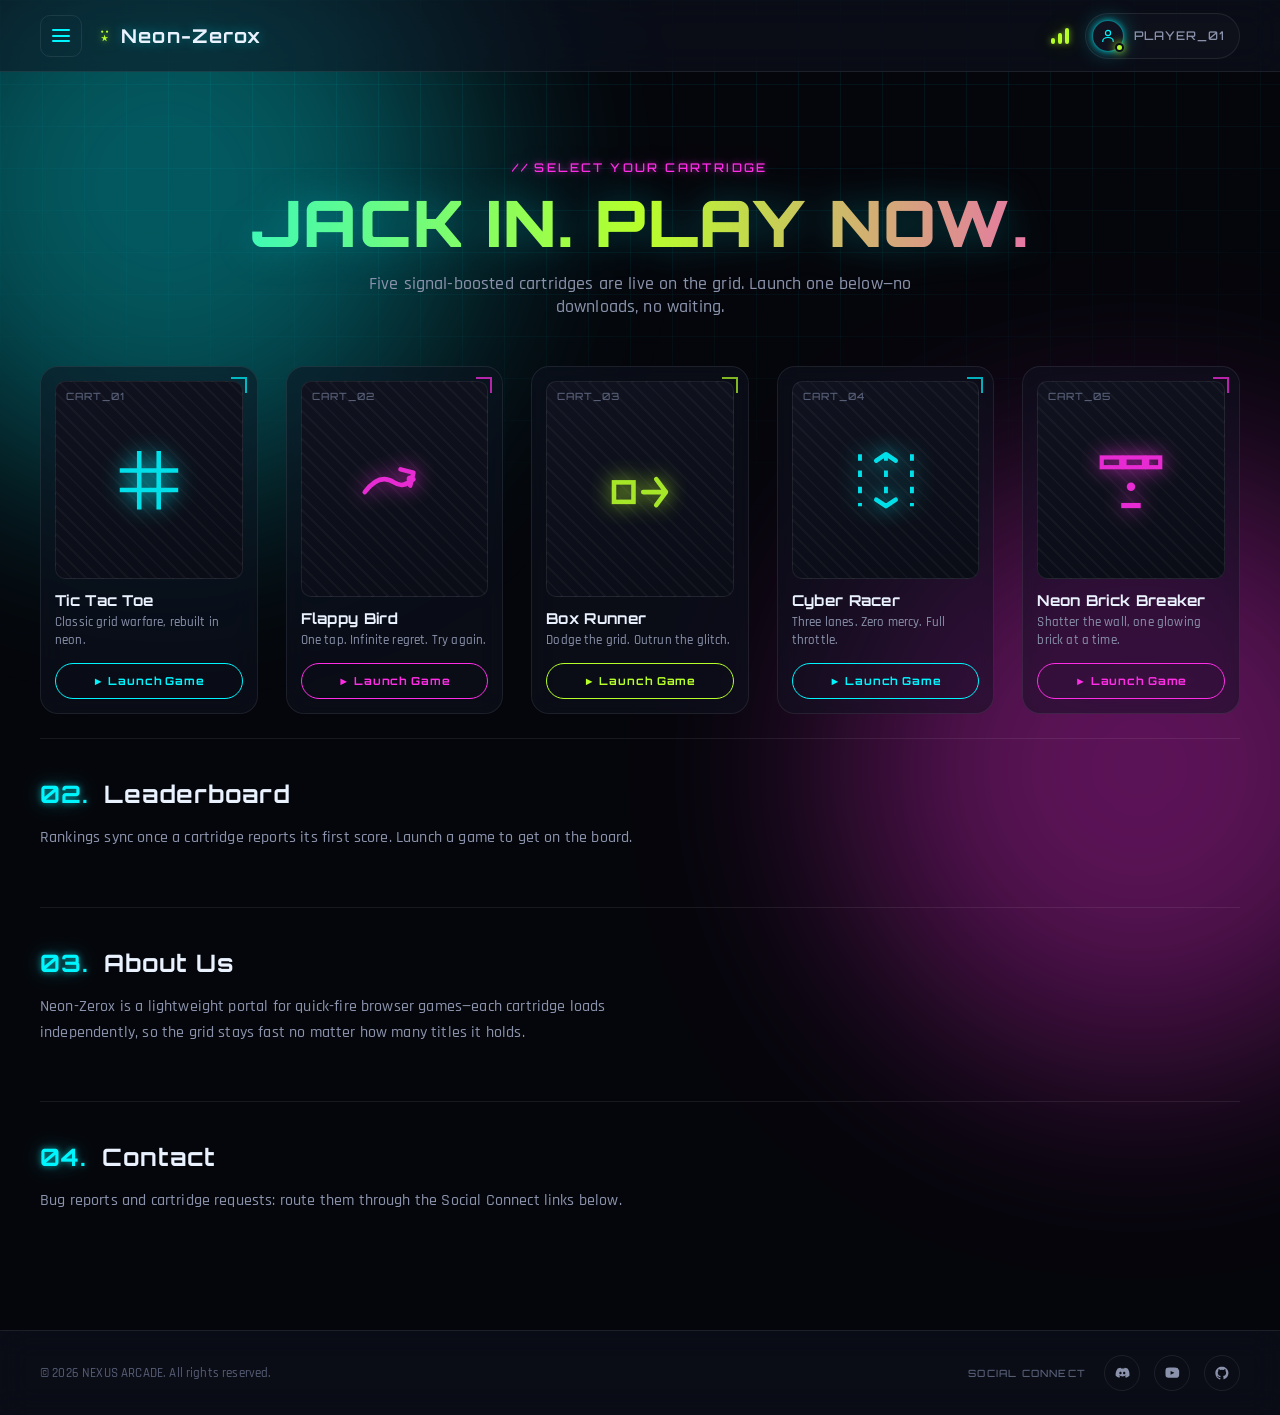
==== index.html @ 3ea62e25 "Rename tictactoe.js to tic-tac-toe.js" ====
<!DOCTYPE html>
<html lang="en">
<head>
  <meta charset="UTF-8" />
  <meta name="viewport" content="width=device-width, initial-scale=1.0" />
  <title>Neon Zerox // Neon-Gaming Portal</title>
  <meta name="description" content="A futuristic gaming hub. Pick a cartridge, jack in, play." />

  <!-- Google Fonts: Orbitron (display / cyber) + Rajdhani (body / HUD-style UI) -->
  <link rel="preconnect" href="https://fonts.googleapis.com">
  <link rel="preconnect" href="https://fonts.gstatic.com" crossorigin>
  <link href="https://fonts.googleapis.com/css2?family=Orbitron:wght@500;700;900&family=Rajdhani:wght@400;500;600;700&display=swap" rel="stylesheet">

  <link rel="stylesheet" href="style.css" />
</head>
<body>

  <!-- ============================================================
       BACKGROUND FX LAYER (fixed, decorative, non-interactive)
       ============================================================ -->
  <div class="bg-grid" aria-hidden="true"></div>
  <div class="bg-glow bg-glow--cyan" aria-hidden="true"></div>
  <div class="bg-glow bg-glow--magenta" aria-hidden="true"></div>

  <!-- ============================================================
       TOP NAVBAR
       ============================================================ -->
  <header class="navbar" id="navbar">
    <div class="navbar__left">
      <!-- Sidebar toggle (also present here for quick access on desktop) -->
      <button class="icon-btn sidebar-toggle" id="sidebarToggle" aria-label="Toggle navigation menu" aria-expanded="false" aria-controls="sidebar">
        <span class="burger">
          <span></span><span></span><span></span>
        </span>
      </button>

      <a href="#top" class="brand" aria-label="NEXUS ARCADE home">
        <span class="brand__glyph">&#9059;</span>
        <span class="brand__text" data-text="NEXUS ARCADE">Neon-Zerox</span>
      </a>
    </div>

    <div class="navbar__right">
      <span class="signal" aria-hidden="true">
        <span class="signal__bar"></span>
        <span class="signal__bar"></span>
        <span class="signal__bar"></span>
      </span>

      <div class="user-chip">
        <span class="user-chip__avatar" role="img" aria-label="User avatar placeholder">
          <svg viewBox="0 0 24 24" fill="none" xmlns="http://www.w3.org/2000/svg">
            <circle cx="12" cy="8" r="3.4" stroke="currentColor" stroke-width="1.6"/>
            <path d="M5 19.2C5 15.9 8.1 14 12 14C15.9 14 19 15.9 19 19.2" stroke="currentColor" stroke-width="1.6" stroke-linecap="round"/>
          </svg>
          <span class="user-chip__status" title="Online" aria-label="Online"></span>
        </span>
        <span class="user-chip__name">PLAYER_01</span>
      </div>
    </div>
  </header>

  <!-- ============================================================
       SIDEBAR (collapsible, semantic <nav>)
       ============================================================ -->
  <nav class="sidebar" id="sidebar" aria-label="Primary navigation">
    <div class="sidebar__header">
      <span class="sidebar__eyebrow">// MAIN MENU</span>
    </div>

    <ul class="sidebar__list">
      <li>
        <a href="#top" class="sidebar__link is-active">
          <span class="sidebar__icon" aria-hidden="true">&#9634;</span>
          <span>Home</span>
        </a>
      </li>
      <li>
        <a href="#games" class="sidebar__link">
          <span class="sidebar__icon" aria-hidden="true">&#9689;</span>
          <span>All Games</span>
        </a>
      </li>
      <li>
        <a href="#leaderboard" class="sidebar__link">
          <span class="sidebar__icon" aria-hidden="true">&#9650;</span>
          <span>Leaderboard</span>
        </a>
      </li>
      <li>
        <a href="#about" class="sidebar__link">
          <span class="sidebar__icon" aria-hidden="true">&#9711;</span>
          <span>About Us</span>
        </a>
      </li>
      <li>
        <a href="#contact" class="sidebar__link">
          <span class="sidebar__icon" aria-hidden="true">&#9670;</span>
          <span>Contact</span>
        </a>
      </li>
    </ul>

    <div class="sidebar__footer">
      <p>SYS.STATUS <span class="ok">ONLINE</span></p>
    </div>
  </nav>

  <!-- Backdrop that closes the sidebar when clicked (mobile) -->
  <div class="sidebar-backdrop" id="sidebarBackdrop"></div>

  <!-- ============================================================
       MAIN CONTENT
       ============================================================ -->
  <main class="main" id="top">

    <section class="hero">
      <p class="hero__eyebrow">// SELECT YOUR CARTRIDGE</p>
      <h1 class="hero__title">JACK IN. PLAY&nbsp;NOW.</h1>
      <p class="hero__subtitle">Five signal-boosted cartridges are live on the grid. Launch one below&mdash;no downloads, no waiting.</p>
    </section>

    <!-- ============================================================
         GAME GRID
         ============================================================ -->
    <section class="game-section" id="games" aria-label="Available games">

      <div class="game-grid" id="gameGrid">
        <!-- Game cards are rendered by script.js from the GAME_REGISTRY,
             but static markup is included here for a11y / no-JS fallback. -->
      </div>

    </section>

    <section class="leaderboard-stub" id="leaderboard">
      <h2 class="section-heading"><span>02.</span> Leaderboard</h2>
      <p class="section-note">Rankings sync once a cartridge reports its first score. Launch a game to get on the board.</p>
    </section>

    <section class="about-stub" id="about">
      <h2 class="section-heading"><span>03.</span> About Us</h2>
      <p class="section-note">Neon-Zerox is a lightweight portal for quick-fire browser games&mdash;each cartridge loads independently, so the grid stays fast no matter how many titles it holds.</p>
    </section>

    <section class="contact-stub" id="contact">
      <h2 class="section-heading"><span>04.</span> Contact</h2>
      <p class="section-note">Bug reports and cartridge requests: route them through the Social Connect links below.</p>
    </section>

  </main>

  <!-- ============================================================
       GAME MODAL / STAGE (where the launched cartridge renders)
       ============================================================ -->
  <div class="game-stage" id="gameStage" role="dialog" aria-modal="true" aria-labelledby="gameStageTitle" hidden>
    <div class="game-stage__panel">
      <header class="game-stage__header">
        <h2 class="game-stage__title" id="gameStageTitle">CARTRIDGE</h2>
        <button class="icon-btn game-stage__close" id="gameStageClose" aria-label="Close game">&times;</button>
      </header>
      <div class="game-stage__body" id="gameStageBody">
        <!-- Individual game scripts mount their game here via #gameStageBody -->
      </div>
    </div>
  </div>

  <!-- ============================================================
       FOOTER
       ============================================================ -->
  <footer class="footer">
    <div class="footer__inner">
      <p class="footer__copy">&copy; <span id="year"></span> NEXUS ARCADE. All rights reserved.</p>

      <div class="footer__social" aria-label="Social Connect">
        <span class="footer__social-label">SOCIAL CONNECT</span>
        <a href="#" class="social-icon" aria-label="Discord" title="Discord">
          <svg viewBox="0 0 24 24" fill="currentColor" xmlns="http://www.w3.org/2000/svg">
            <path d="M20.3 5.4A17.6 17.6 0 0 0 15.9 4c-.2.4-.4.9-.6 1.3a16 16 0 0 0-4.6 0A9 9 0 0 0 10 4a17.6 17.6 0 0 0-4.4 1.4C2.9 9 2.2 12.6 2.5 16.1A17.7 17.7 0 0 0 7.9 19c.4-.6.8-1.2 1.1-1.9-.6-.2-1.2-.5-1.8-.9l.4-.3c3.4 1.6 7.1 1.6 10.5 0l.4.3c-.6.4-1.2.7-1.8.9.3.7.7 1.3 1.1 1.9a17.6 17.6 0 0 0 5.4-2.9c.4-4-.6-7.6-2.9-10.7ZM9.7 14c-1 0-1.8-.9-1.8-2s.8-2 1.8-2 1.8.9 1.8 2-.8 2-1.8 2Zm5.6 0c-1 0-1.8-.9-1.8-2s.8-2 1.8-2 1.8.9 1.8 2-.8 2-1.8 2Z"/>
          </svg>
        </a>
        <a href="#" class="social-icon" aria-label="YouTube" title="YouTube">
          <svg viewBox="0 0 24 24" fill="currentColor" xmlns="http://www.w3.org/2000/svg">
            <path d="M21.6 7.2s-.2-1.5-.9-2.2c-.8-.9-1.7-.9-2.2-1C15.3 3.7 12 3.7 12 3.7h0s-3.3 0-6.5.3c-.5 0-1.4.1-2.2 1-.7.7-.9 2.2-.9 2.2S2.2 9 2.2 10.7v1.6c0 1.7.2 3.5.2 3.5s.2 1.5.9 2.2c.8.9 1.9.9 2.4 1 1.7.2 7.3.3 7.3.3s3.3 0 6.5-.3c.5 0 1.4-.1 2.2-1 .7-.7.9-2.2.9-2.2s.2-1.7.2-3.5v-1.6c0-1.7-.2-3.5-.2-3.5ZM9.9 14.6V8.9l5.8 2.9-5.8 2.8Z"/>
          </svg>
        </a>
        <a href="#" class="social-icon" aria-label="GitHub" title="GitHub">
          <svg viewBox="0 0 24 24" fill="currentColor" xmlns="http://www.w3.org/2000/svg">
            <path d="M12 2.2c-5.5 0-10 4.5-10 10 0 4.4 2.9 8.1 6.8 9.4.5.1.7-.2.7-.5v-1.8c-2.8.6-3.4-1.2-3.4-1.2-.4-1.1-1-1.4-1-1.4-.9-.6.1-.6.1-.6 1 .1 1.5 1 1.5 1 .9 1.5 2.3 1.1 2.9.8.1-.6.3-1.1.6-1.3-2.2-.3-4.6-1.1-4.6-4.9 0-1.1.4-2 1-2.6-.1-.3-.4-1.3.1-2.6 0 0 .8-.3 2.7 1a9.4 9.4 0 0 1 5 0c1.9-1.3 2.7-1 2.7-1 .5 1.3.2 2.3.1 2.6.6.6 1 1.5 1 2.6 0 3.8-2.4 4.6-4.6 4.9.3.3.6.9.6 1.8v2.6c0 .3.2.6.7.5 3.9-1.3 6.8-5 6.8-9.4 0-5.5-4.5-10-10-10Z"/>
          </svg>
        </a>
      </div>
    </div>
  </footer>

  <script src="script.js"></script>  
  <script src="games/box-runner.js"></script>
    <script src="games/cyber-racer.js"></script>
    <script src="games/flappy-bird.js"></script>
  <script src="games/tic-tac-toe.js"></script>
  <script src="games/neon-brick-breaker.js"></script>
  
</body>
</html>
---- style.css ----
/* ==================================================================
   NEXUS ARCADE — Neon Cyberpunk Gaming Portal
   Stylesheet structure:
   1. Design Tokens (CSS Variables)
   2. Reset / Base
   3. Background FX
   4. Navbar
   5. Sidebar
   6. Main / Hero / Section headings
   7. Game Grid + Matchbox Cards
   8. Game Stage (launch overlay)
   9. Footer
   10. Utilities / Responsive / Accessibility
   ================================================================== */

/* ------------------------------------------------------------------
   1. DESIGN TOKENS
   ------------------------------------------------------------------ */
:root {
  /* Core neon palette */
  --neon-cyan: #00f6ff;
  --neon-magenta: #ff2ee6;
  --neon-lime: #b6ff2a;

  /* Backgrounds */
  --bg-void: #05060b;
  --bg-deep: #0a0d16;
  --bg-panel: #10131f;

  /* Glass surfaces */
  --glass-fill: rgba(16, 19, 31, 0.55);
  --glass-fill-strong: rgba(16, 19, 31, 0.78);
  --glass-border: rgba(255, 255, 255, 0.08);
  --glass-border-hover: rgba(0, 246, 255, 0.45);

  /* Text */
  --text-primary: #eaf2ff;
  --text-dim: #8b93ac;
  --text-faint: #565d75;

  /* Glow shadows */
  --glow-cyan: 0 0 6px rgba(0, 246, 255, 0.6), 0 0 22px rgba(0, 246, 255, 0.35);
  --glow-magenta: 0 0 6px rgba(255, 46, 230, 0.6), 0 0 22px rgba(255, 46, 230, 0.35);
  --glow-lime: 0 0 6px rgba(182, 255, 42, 0.6), 0 0 22px rgba(182, 255, 42, 0.35);

  /* Type */
  --font-display: 'Orbitron', 'Segoe UI', sans-serif;
  --font-body: 'Rajdhani', 'Segoe UI', sans-serif;

  /* Layout */
  --nav-height: 72px;
  --sidebar-width: 260px;
  --radius-md: 10px;
  --radius-lg: 18px;
  --ease-out: cubic-bezier(0.16, 1, 0.3, 1);
}

/* ------------------------------------------------------------------
   2. RESET / BASE
   ------------------------------------------------------------------ */
*, *::before, *::after { box-sizing: border-box; }

html {
  scroll-behavior: smooth;
}

body {
  margin: 0;
  min-height: 100vh;
  background: var(--bg-void);
  color: var(--text-primary);
  font-family: var(--font-body);
  font-weight: 500;
  letter-spacing: 0.01em;
  overflow-x: hidden;
}

a { color: inherit; text-decoration: none; }
button { font-family: inherit; cursor: pointer; }
ul { list-style: none; margin: 0; padding: 0; }
img, svg { display: block; max-width: 100%; }

::selection {
  background: var(--neon-magenta);
  color: #05060b;
}

/* Respect reduced motion preference across the whole app */
@media (prefers-reduced-motion: reduce) {
  *, *::before, *::after {
    animation-duration: 0.001ms !important;
    animation-iteration-count: 1 !important;
    transition-duration: 0.001ms !important;
    scroll-behavior: auto !important;
  }
}

/* Visible keyboard focus everywhere */
a:focus-visible,
button:focus-visible {
  outline: 2px solid var(--neon-cyan);
  outline-offset: 3px;
  border-radius: 4px;
}

/* ------------------------------------------------------------------
   3. BACKGROUND FX (fixed decorative layers)
   ------------------------------------------------------------------ */
.bg-grid {
  position: fixed;
  inset: 0;
  z-index: -2;
  background-image:
    linear-gradient(rgba(0, 246, 255, 0.06) 1px, transparent 1px),
    linear-gradient(90deg, rgba(0, 246, 255, 0.06) 1px, transparent 1px);
  background-size: 42px 42px;
  mask-image: radial-gradient(ellipse 80% 60% at 50% 0%, #000 40%, transparent 100%);
  animation: gridDrift 30s linear infinite;
}

@keyframes gridDrift {
  from { background-position: 0 0, 0 0; }
  to   { background-position: 42px 42px, 42px 42px; }
}

.bg-glow {
  position: fixed;
  z-index: -1;
  width: 46vw;
  height: 46vw;
  border-radius: 50%;
  filter: blur(110px);
  opacity: 0.35;
  pointer-events: none;
}
.bg-glow--cyan {
  top: -12%;
  left: -10%;
  background: var(--neon-cyan);
}
.bg-glow--magenta {
  bottom: -18%;
  right: -12%;
  background: var(--neon-magenta);
}

/* ------------------------------------------------------------------
   4. NAVBAR
   ------------------------------------------------------------------ */
.navbar {
  position: sticky;
  top: 0;
  z-index: 100;
  height: var(--nav-height);
  display: flex;
  align-items: center;
  justify-content: space-between;
  padding: 0 clamp(16px, 4vw, 40px);
  background: var(--glass-fill);
  backdrop-filter: blur(18px) saturate(140%);
  -webkit-backdrop-filter: blur(18px) saturate(140%);
  border-bottom: 1px solid var(--glass-border);
}

.navbar__left,
.navbar__right {
  display: flex;
  align-items: center;
  gap: 16px;
}

/* Sidebar toggle burger */
.icon-btn {
  display: inline-flex;
  align-items: center;
  justify-content: center;
  width: 42px;
  height: 42px;
  background: transparent;
  border: 1px solid var(--glass-border);
  border-radius: var(--radius-md);
  color: var(--text-primary);
  transition: border-color 0.25s var(--ease-out), box-shadow 0.25s var(--ease-out);
}
.icon-btn:hover {
  border-color: var(--glass-border-hover);
  box-shadow: var(--glow-cyan);
}

.burger {
  width: 18px;
  height: 13px;
  position: relative;
  display: inline-block;
}
.burger span {
  position: absolute;
  left: 0;
  width: 100%;
  height: 2px;
  background: var(--neon-cyan);
  border-radius: 2px;
  transition: transform 0.3s var(--ease-out), opacity 0.3s var(--ease-out), top 0.3s var(--ease-out);
}
.burger span:nth-child(1) { top: 0; }
.burger span:nth-child(2) { top: 5.5px; }
.burger span:nth-child(3) { top: 11px; }

/* Burger -> X when sidebar is open */
.sidebar-toggle[aria-expanded="true"] .burger span:nth-child(1) {
  top: 5.5px;
  transform: rotate(45deg);
}
.sidebar-toggle[aria-expanded="true"] .burger span:nth-child(2) {
  opacity: 0;
}
.sidebar-toggle[aria-expanded="true"] .burger span:nth-child(3) {
  top: 5.5px;
  transform: rotate(-45deg);
}

/* Brand / logo */
.brand {
  display: flex;
  align-items: center;
  gap: 10px;
  font-family: var(--font-display);
}
.brand__glyph {
  font-size: 22px;
  color: var(--neon-lime);
  text-shadow: var(--glow-lime);
  animation: spinGlyph 6s linear infinite;
}
@keyframes spinGlyph {
  0%, 85%, 100% { transform: rotate(0deg); }
  90% { transform: rotate(180deg); }
  95% { transform: rotate(180deg); }
}

.brand__text {
  position: relative;
  font-size: clamp(15px, 2.4vw, 19px);
  font-weight: 700;
  letter-spacing: 0.06em;
  color: var(--text-primary);
  text-shadow: 0 0 12px rgba(0, 246, 255, 0.35);
}

/* Subtle glitch flicker on the brand text using duplicated layers */
.brand__text::before,
.brand__text::after {
  content: attr(data-text);
  position: absolute;
  left: 0;
  top: 0;
  width: 100%;
  overflow: hidden;
  opacity: 0;
}
.brand__text::before {
  color: var(--neon-magenta);
  animation: glitchTop 7s infinite;
}
.brand__text::after {
  color: var(--neon-cyan);
  animation: glitchBottom 7s infinite;
}
@keyframes glitchTop {
  0%, 92%, 100% { opacity: 0; transform: translate(0, 0); clip-path: inset(0 0 60% 0); }
  93% { opacity: 0.8; transform: translate(-2px, -1px); }
  95% { opacity: 0.8; transform: translate(2px, 1px); }
  97% { opacity: 0; }
}
@keyframes glitchBottom {
  0%, 92%, 100% { opacity: 0; transform: translate(0, 0); clip-path: inset(60% 0 0 0); }
  93% { opacity: 0.8; transform: translate(2px, 1px); }
  95% { opacity: 0.8; transform: translate(-2px, -1px); }
  97% { opacity: 0; }
}

/* Signal bars (decorative "connection" indicator) */
.signal {
  display: flex;
  align-items: flex-end;
  gap: 3px;
  height: 16px;
}
.signal__bar {
  width: 4px;
  background: var(--neon-lime);
  border-radius: 2px;
  box-shadow: var(--glow-lime);
  animation: signalPulse 1.6s ease-in-out infinite;
}
.signal__bar:nth-child(1) { height: 6px; animation-delay: 0s; }
.signal__bar:nth-child(2) { height: 11px; animation-delay: 0.2s; }
.signal__bar:nth-child(3) { height: 16px; animation-delay: 0.4s; }
@keyframes signalPulse {
  0%, 100% { opacity: 0.4; }
  50% { opacity: 1; }
}

/* User chip */
.user-chip {
  display: flex;
  align-items: center;
  gap: 10px;
  padding: 6px 14px 6px 6px;
  border: 1px solid var(--glass-border);
  border-radius: 999px;
  background: rgba(255, 255, 255, 0.02);
}
.user-chip__avatar {
  position: relative;
  width: 32px;
  height: 32px;
  border-radius: 50%;
  display: flex;
  align-items: center;
  justify-content: center;
  color: var(--neon-cyan);
  background: var(--bg-panel);
  border: 1px solid var(--glass-border-hover);
  box-shadow: var(--glow-cyan);
}
.user-chip__avatar svg { width: 18px; height: 18px; }
.user-chip__status {
  position: absolute;
  bottom: -1px;
  right: -1px;
  width: 9px;
  height: 9px;
  border-radius: 50%;
  background: var(--neon-lime);
  border: 2px solid var(--bg-deep);
  box-shadow: 0 0 8px var(--neon-lime);
}
.user-chip__name {
  font-family: var(--font-display);
  font-size: 12px;
  letter-spacing: 0.08em;
  color: var(--text-dim);
}

/* ------------------------------------------------------------------
   5. SIDEBAR
   ------------------------------------------------------------------ */
.sidebar {
  position: fixed;
  top: var(--nav-height);
  left: 0;
  bottom: 0;
  width: var(--sidebar-width);
  z-index: 90;
  background: var(--glass-fill-strong);
  backdrop-filter: blur(20px) saturate(140%);
  -webkit-backdrop-filter: blur(20px) saturate(140%);
  border-right: 1px solid var(--glass-border);
  padding: 24px 16px;
  display: flex;
  flex-direction: column;
  gap: 20px;
  transform: translateX(-105%);
  transition: transform 0.4s var(--ease-out);
}
.sidebar.is-open {
  transform: translateX(0);
  box-shadow: 0 0 40px rgba(0, 246, 255, 0.08);
}

.sidebar__eyebrow {
  font-family: var(--font-display);
  font-size: 11px;
  letter-spacing: 0.16em;
  color: var(--neon-magenta);
}

.sidebar__list {
  display: flex;
  flex-direction: column;
  gap: 6px;
}

.sidebar__link {
  position: relative;
  display: flex;
  align-items: center;
  gap: 12px;
  padding: 12px 14px;
  border-radius: var(--radius-md);
  border: 1px solid transparent;
  font-size: 16px;
  font-weight: 600;
  color: var(--text-dim);
  transition: color 0.25s var(--ease-out), border-color 0.25s var(--ease-out), background 0.25s var(--ease-out), transform 0.2s var(--ease-out);
  overflow: hidden;
}
.sidebar__link::before {
  content: "";
  position: absolute;
  left: 0;
  top: 0;
  bottom: 0;
  width: 3px;
  background: var(--neon-cyan);
  box-shadow: var(--glow-cyan);
  transform: scaleY(0);
  transition: transform 0.25s var(--ease-out);
}
.sidebar__icon {
  color: var(--neon-cyan);
  font-size: 13px;
  width: 16px;
  text-align: center;
}
.sidebar__link:hover,
.sidebar__link:focus-visible {
  color: var(--text-primary);
  border-color: var(--glass-border-hover);
  background: rgba(0, 246, 255, 0.06);
  transform: translateX(4px);
}
.sidebar__link:hover::before,
.sidebar__link:focus-visible::before {
  transform: scaleY(1);
}
.sidebar__link.is-active {
  color: var(--neon-lime);
}
.sidebar__link.is-active .sidebar__icon {
  color: var(--neon-lime);
}

.sidebar__footer {
  margin-top: auto;
  font-family: var(--font-display);
  font-size: 10px;
  letter-spacing: 0.1em;
  color: var(--text-faint);
}
.sidebar__footer .ok {
  color: var(--neon-lime);
  text-shadow: var(--glow-lime);
}

.sidebar-backdrop {
  position: fixed;
  inset: 0;
  z-index: 80;
  background: rgba(5, 6, 11, 0.6);
  opacity: 0;
  pointer-events: none;
  transition: opacity 0.35s var(--ease-out);
}
.sidebar-backdrop.is-visible {
  opacity: 1;
  pointer-events: auto;
}

/* ------------------------------------------------------------------
   6. MAIN / HERO / SECTION HEADINGS
   ------------------------------------------------------------------ */
.main {
  max-width: 1280px;
  margin: 0 auto;
  padding: 0 clamp(16px, 4vw, 40px) 60px;
}

.hero {
  padding: clamp(48px, 8vw, 88px) 0 clamp(28px, 5vw, 48px);
  text-align: center;
}
.hero__eyebrow {
  font-family: var(--font-display);
  font-size: 12px;
  letter-spacing: 0.2em;
  color: var(--neon-magenta);
  text-shadow: var(--glow-magenta);
  margin: 0 0 14px;
}
.hero__title {
  font-family: var(--font-display);
  font-weight: 900;
  font-size: clamp(32px, 7vw, 64px);
  line-height: 1.05;
  margin: 0 0 16px;
  letter-spacing: 0.02em;
  background: linear-gradient(90deg, var(--neon-cyan), var(--neon-lime) 50%, var(--neon-magenta));
  -webkit-background-clip: text;
  background-clip: text;
  color: transparent;
  filter: drop-shadow(0 0 18px rgba(0, 246, 255, 0.25));
}
.hero__subtitle {
  max-width: 560px;
  margin: 0 auto;
  color: var(--text-dim);
  font-size: clamp(15px, 2vw, 18px);
}

.section-heading {
  font-family: var(--font-display);
  font-size: clamp(18px, 3vw, 24px);
  letter-spacing: 0.04em;
  margin: 0 0 10px;
  color: var(--text-primary);
}
.section-heading span {
  color: var(--neon-cyan);
  text-shadow: var(--glow-cyan);
  margin-right: 8px;
}
.section-note {
  color: var(--text-dim);
  max-width: 620px;
  font-size: 16px;
  line-height: 1.6;
}

.leaderboard-stub,
.about-stub,
.contact-stub {
  padding: 40px 0;
  border-top: 1px solid var(--glass-border);
}

/* ------------------------------------------------------------------
   7. GAME GRID + MATCHBOX CARDS
   ------------------------------------------------------------------ */
.game-section {
  padding-bottom: 24px;
}

.game-grid {
  display: grid;
  grid-template-columns: repeat(auto-fill, minmax(190px, 1fr));
  gap: clamp(16px, 2.4vw, 28px);
}

/* MATCHBOX CARD — tall vertical rectangle, like a matchbox standing up */
.game-card {
  position: relative;
  display: flex;
  flex-direction: column;
  aspect-ratio: 5 / 8;
  border-radius: var(--radius-lg);
  padding: 14px;
  background: var(--glass-fill);
  border: 1px solid var(--glass-border);
  backdrop-filter: blur(14px) saturate(130%);
  -webkit-backdrop-filter: blur(14px) saturate(130%);
  overflow: hidden;
  transition: transform 0.35s var(--ease-out), border-color 0.35s var(--ease-out), box-shadow 0.35s var(--ease-out);
  --card-accent: var(--neon-cyan);
  --card-glow: var(--glow-cyan);
}

/* Per-card accent colors, cycling through the neon palette */
.game-card[data-accent="magenta"] { --card-accent: var(--neon-magenta); --card-glow: var(--glow-magenta); }
.game-card[data-accent="lime"]    { --card-accent: var(--neon-lime);    --card-glow: var(--glow-lime); }

.game-card::after {
  /* Corner tech-bracket detail */
  content: "";
  position: absolute;
  top: 10px; right: 10px;
  width: 16px; height: 16px;
  border-top: 2px solid var(--card-accent);
  border-right: 2px solid var(--card-accent);
  opacity: 0.7;
}

.game-card:hover,
.game-card:focus-within {
  transform: translateY(-6px);
  border-color: var(--card-accent);
  box-shadow: var(--card-glow);
}

.game-card__thumb {
  position: relative;
  flex: 1 1 auto;
  min-height: 0;
  border-radius: var(--radius-md);
  background:
    repeating-linear-gradient(45deg, rgba(255,255,255,0.03) 0 2px, transparent 2px 10px),
    linear-gradient(160deg, var(--bg-panel), var(--bg-deep));
  border: 1px solid var(--glass-border);
  display: flex;
  align-items: center;
  justify-content: center;
  overflow: hidden;
}
.game-card__thumb-icon {
  width: 42%;
  height: 42%;
  color: var(--card-accent);
  filter: drop-shadow(0 0 10px var(--card-accent));
  opacity: 0.9;
}
.game-card__thumb-scan {
  position: absolute;
  inset: 0;
  background: linear-gradient(180deg, transparent 0%, rgba(255,255,255,0.05) 50%, transparent 100%);
  transform: translateY(-100%);
  animation: scanline 3.5s linear infinite;
}
@keyframes scanline {
  to { transform: translateY(100%); }
}

.game-card__id {
  position: absolute;
  top: 8px; left: 10px;
  font-family: var(--font-display);
  font-size: 10px;
  letter-spacing: 0.1em;
  color: var(--text-faint);
}

.game-card__body {
  flex: 0 0 auto;
  padding-top: 12px;
  display: flex;
  flex-direction: column;
  gap: 4px;
}
.game-card__title {
  font-family: var(--font-display);
  font-size: clamp(13px, 2vw, 15px);
  font-weight: 700;
  letter-spacing: 0.02em;
  color: var(--text-primary);
  margin: 0;
}
.game-card__subtitle {
  font-size: 12.5px;
  color: var(--text-dim);
  margin: 0 0 10px;
  line-height: 1.4;
}

.game-card__launch {
  appearance: none;
  border: 1px solid var(--card-accent);
  background: transparent;
  color: var(--card-accent);
  font-family: var(--font-display);
  font-size: 11px;
  font-weight: 700;
  letter-spacing: 0.08em;
  padding: 10px 12px;
  border-radius: 999px;
  width: 100%;
  transition: background 0.25s var(--ease-out), color 0.25s var(--ease-out), box-shadow 0.25s var(--ease-out), transform 0.15s var(--ease-out);
}
.game-card__launch:hover,
.game-card__launch:focus-visible {
  background: var(--card-accent);
  color: var(--bg-void);
  box-shadow: var(--card-glow);
}
.game-card__launch:active {
  transform: scale(0.97);
}

/* ------------------------------------------------------------------
   8. GAME STAGE (overlay where a launched cartridge mounts)
   ------------------------------------------------------------------ */
.game-stage {
  position: fixed;
  inset: 0;
  z-index: 200;
  display: flex;
  align-items: center;
  justify-content: center;
  padding: clamp(12px, 4vw, 40px);
  background: rgba(5, 6, 11, 0.82);
  backdrop-filter: blur(6px);
}
.game-stage[hidden] { display: none; }

.game-stage__panel {
  width: min(760px, 100%);
  max-height: 88vh;
  display: flex;
  flex-direction: column;
  background: var(--bg-panel);
  border: 1px solid var(--glass-border-hover);
  border-radius: var(--radius-lg);
  box-shadow: var(--glow-cyan), 0 20px 60px rgba(0,0,0,0.5);
  overflow: hidden;
}
.game-stage__header {
  display: flex;
  align-items: center;
  justify-content: space-between;
  padding: 14px 18px;
  border-bottom: 1px solid var(--glass-border);
}
.game-stage__title {
  font-family: var(--font-display);
  font-size: 14px;
  letter-spacing: 0.1em;
  color: var(--neon-cyan);
  margin: 0;
}
.game-stage__close {
  font-size: 20px;
  line-height: 1;
}
.game-stage__body {
  padding: 20px;
  overflow: auto;
  min-height: 220px;
  display: flex;
  align-items: center;
  justify-content: center;
}

/* Loading indicator shown while a game module is being fetched */
.stage-loader {
  display: flex;
  flex-direction: column;
  align-items: center;
  gap: 12px;
  color: var(--text-dim);
  font-family: var(--font-display);
  font-size: 12px;
  letter-spacing: 0.1em;
}
.stage-loader__spinner {
  width: 34px;
  height: 34px;
  border-radius: 50%;
  border: 3px solid rgba(0, 246, 255, 0.15);
  border-top-color: var(--neon-cyan);
  animation: spin 0.8s linear infinite;
}
@keyframes spin { to { transform: rotate(360deg); } }

.stage-error {
  color: var(--neon-magenta);
  font-size: 14px;
  text-align: center;
}

/* ------------------------------------------------------------------
   9. FOOTER
   ------------------------------------------------------------------ */
.footer {
  border-top: 1px solid var(--glass-border);
  background: var(--glass-fill);
  backdrop-filter: blur(16px) saturate(130%);
  -webkit-backdrop-filter: blur(16px) saturate(130%);
}
.footer__inner {
  max-width: 1280px;
  margin: 0 auto;
  padding: 24px clamp(16px, 4vw, 40px);
  display: flex;
  flex-wrap: wrap;
  align-items: center;
  justify-content: space-between;
  gap: 16px;
}
.footer__copy {
  margin: 0;
  font-size: 13px;
  color: var(--text-faint);
}
.footer__social {
  display: flex;
  align-items: center;
  gap: 14px;
}
.footer__social-label {
  font-family: var(--font-display);
  font-size: 10px;
  letter-spacing: 0.12em;
  color: var(--text-faint);
  margin-right: 4px;
}
.social-icon {
  width: 36px;
  height: 36px;
  display: flex;
  align-items: center;
  justify-content: center;
  border-radius: 50%;
  border: 1px solid var(--glass-border);
  color: var(--text-dim);
  transition: color 0.25s var(--ease-out), border-color 0.25s var(--ease-out), box-shadow 0.25s var(--ease-out), transform 0.25s var(--ease-out);
}
.social-icon svg { width: 16px; height: 16px; }
.social-icon:hover,
.social-icon:focus-visible {
  color: var(--neon-cyan);
  border-color: var(--glass-border-hover);
  box-shadow: var(--glow-cyan);
  transform: translateY(-2px);
}

/* ------------------------------------------------------------------
   10. RESPONSIVE ADJUSTMENTS
   ------------------------------------------------------------------ */
@media (min-width: 1024px) {
  /* On large screens, keep sidebar overlay behavior (per spec: collapsible
     sliding sidebar), but content can breathe with more grid columns. */
  .game-grid {
    grid-template-columns: repeat(auto-fill, minmax(210px, 1fr));
  }
}

@media (max-width: 480px) {
  .sidebar { width: 82vw; }
  .user-chip__name { display: none; }
  .footer__inner { flex-direction: column; align-items: flex-start; }
}
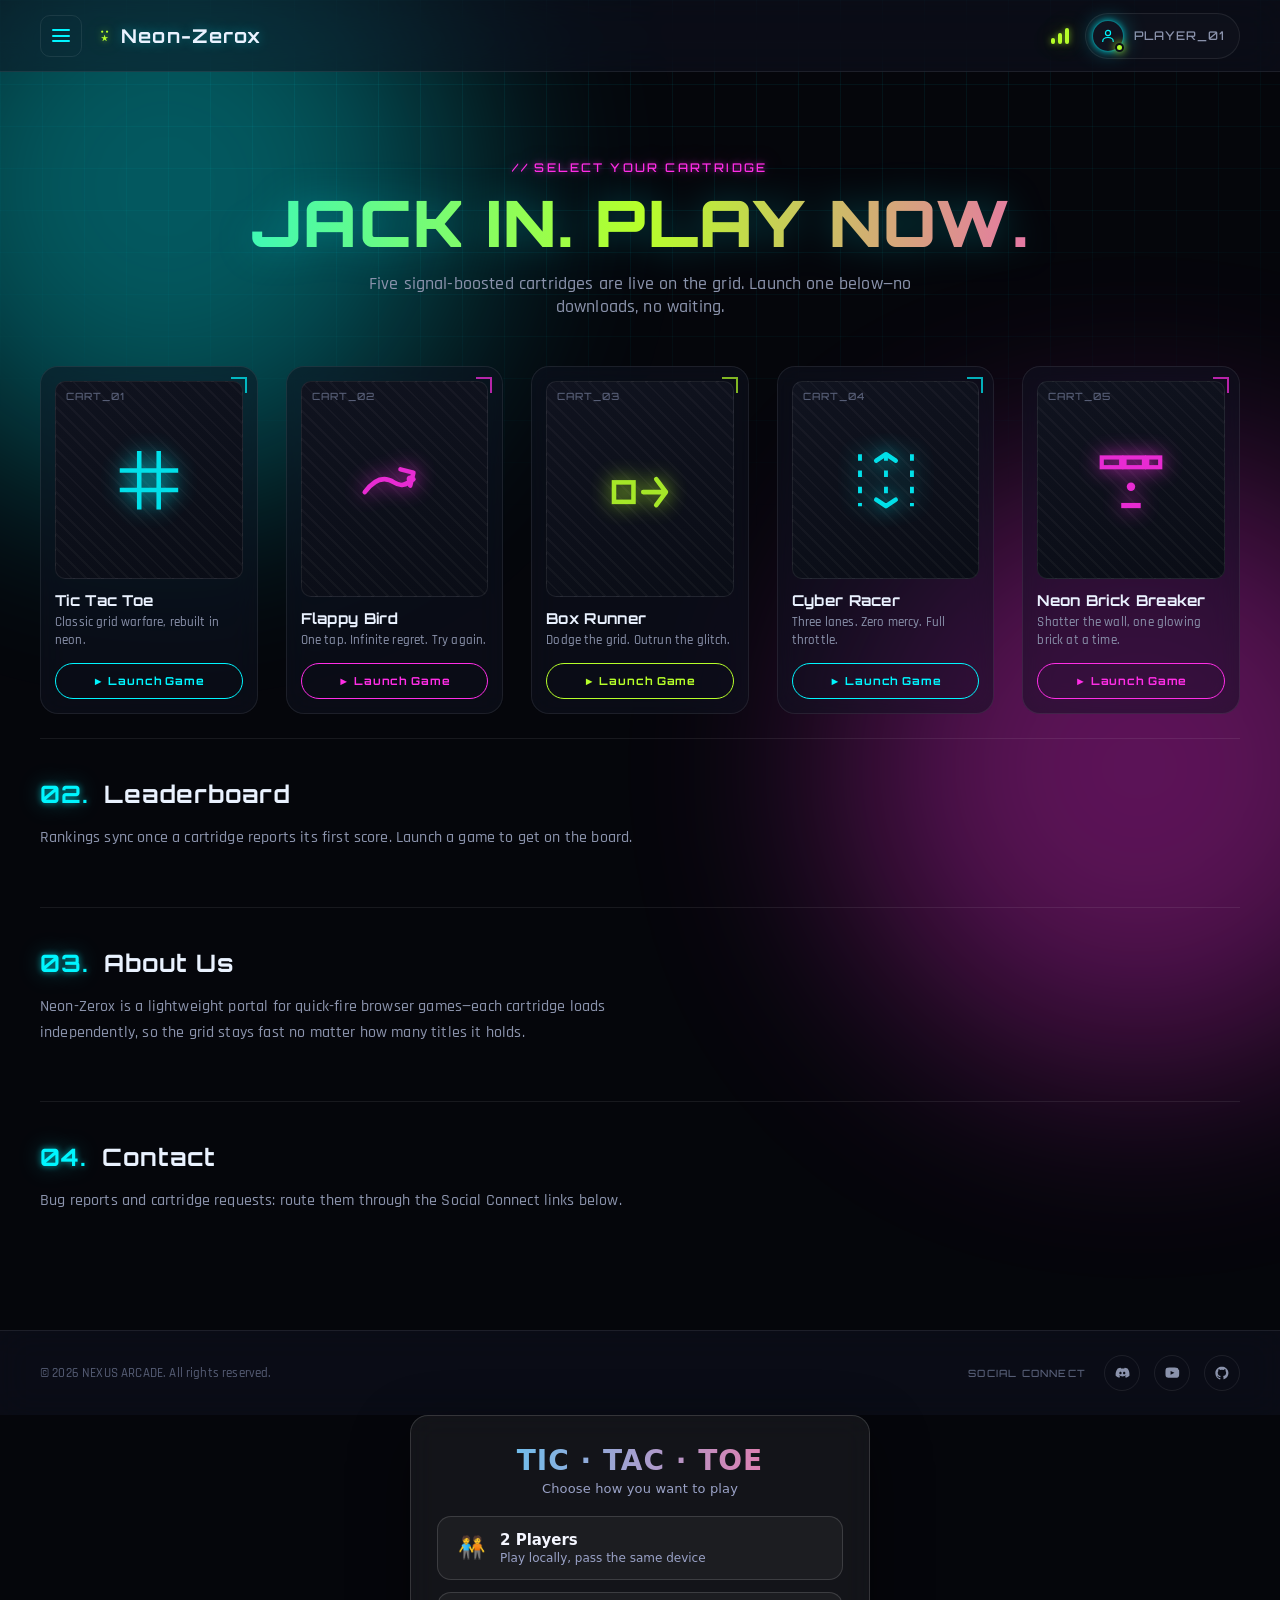
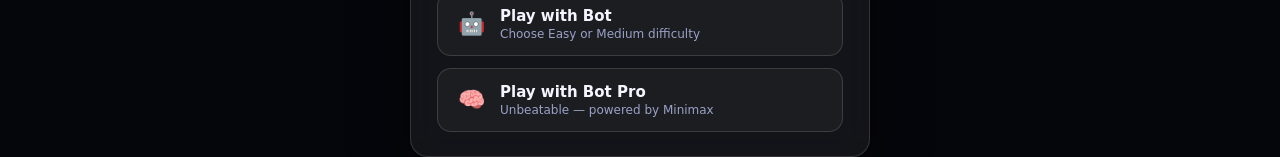
==== commit 275b4c6b: "Add favicon link to index.html Added a favicon link to the head section." ====
--- a/index.html
+++ b/index.html
@@ -4,6 +4,9 @@
   <meta charset="UTF-8" />
   <meta name="viewport" content="width=device-width, initial-scale=1.0" />
   <title>Neon Zerox // Neon-Gaming Portal</title>
+
+  <link rel="icon" type="image/jpg" href="all image/favicon.jpg">
+  
   <meta name="description" content="A futuristic gaming hub. Pick a cartridge, jack in, play." />
 
   <!-- Google Fonts: Orbitron (display / cyber) + Rajdhani (body / HUD-style UI) -->
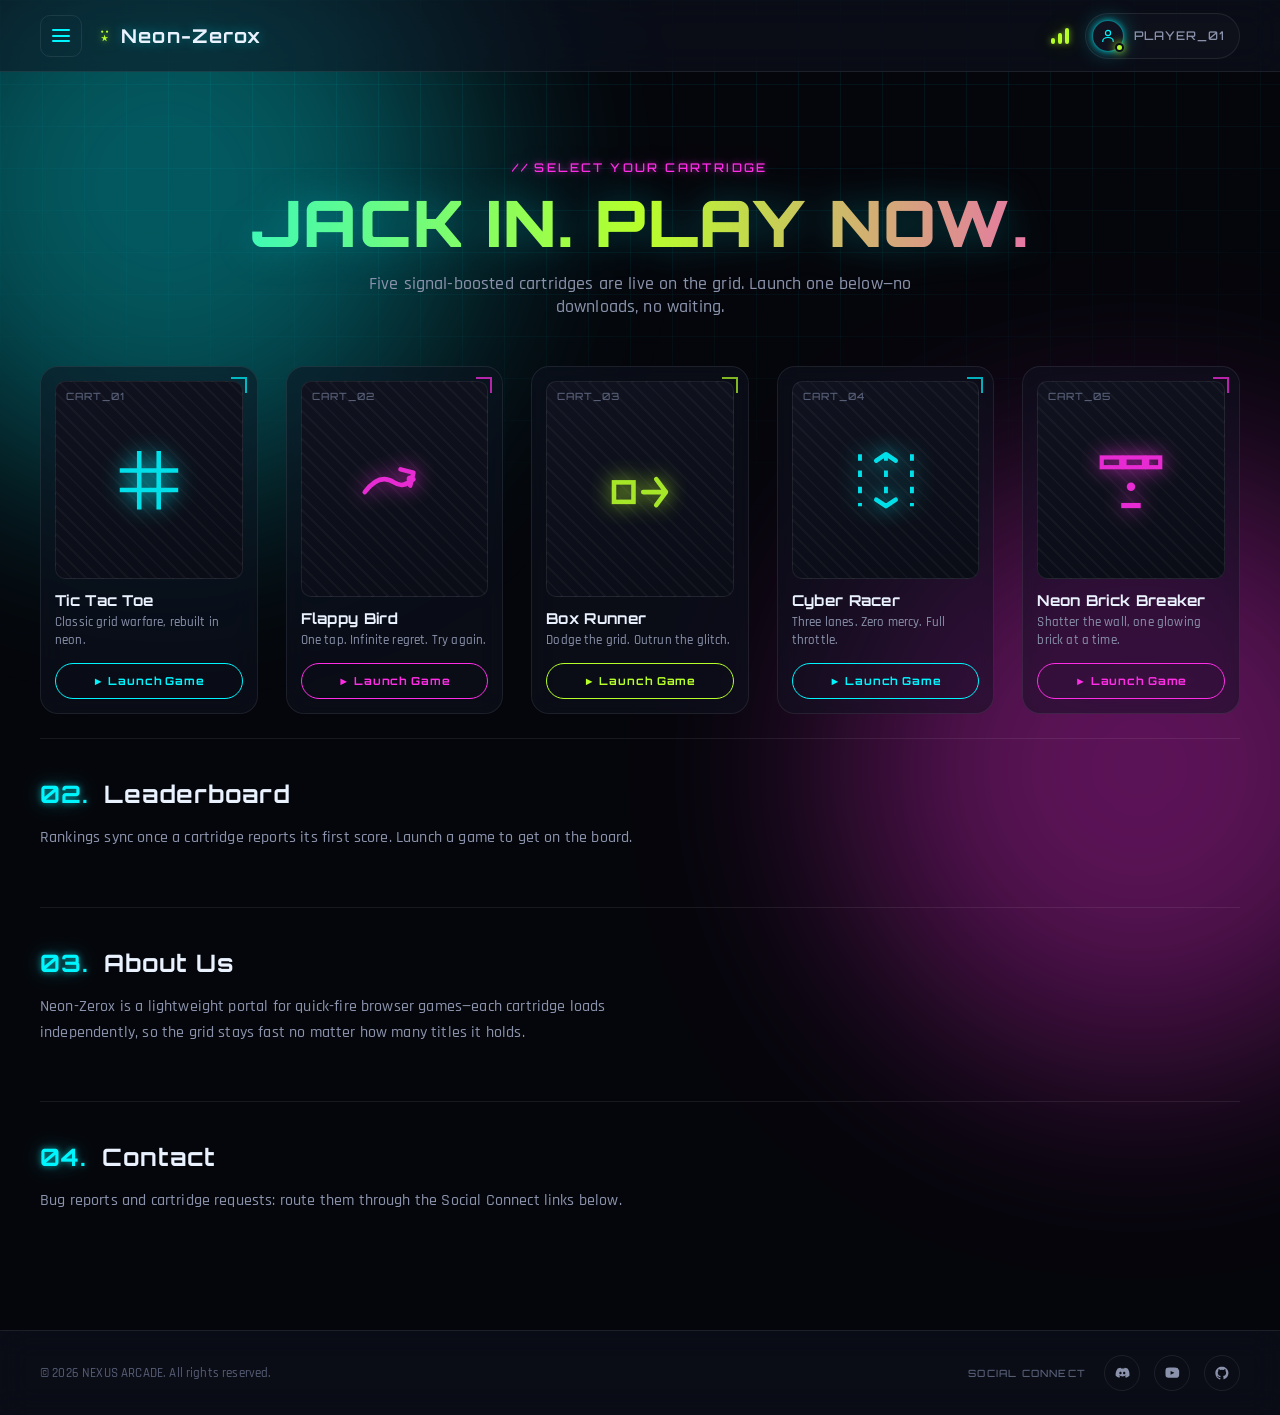
==== commit c4b2facd: "Remove tic-tac-toe.js script from index.html" ====
--- a/index.html
+++ b/index.html
@@ -199,7 +199,7 @@
   <script src="games/box-runner.js"></script>
     <script src="games/cyber-racer.js"></script>
     <script src="games/flappy-bird.js"></script>
-  <script src="games/tic-tac-toe.js"></script>
+  
   <script src="games/neon-brick-breaker.js"></script>
   
 </body>
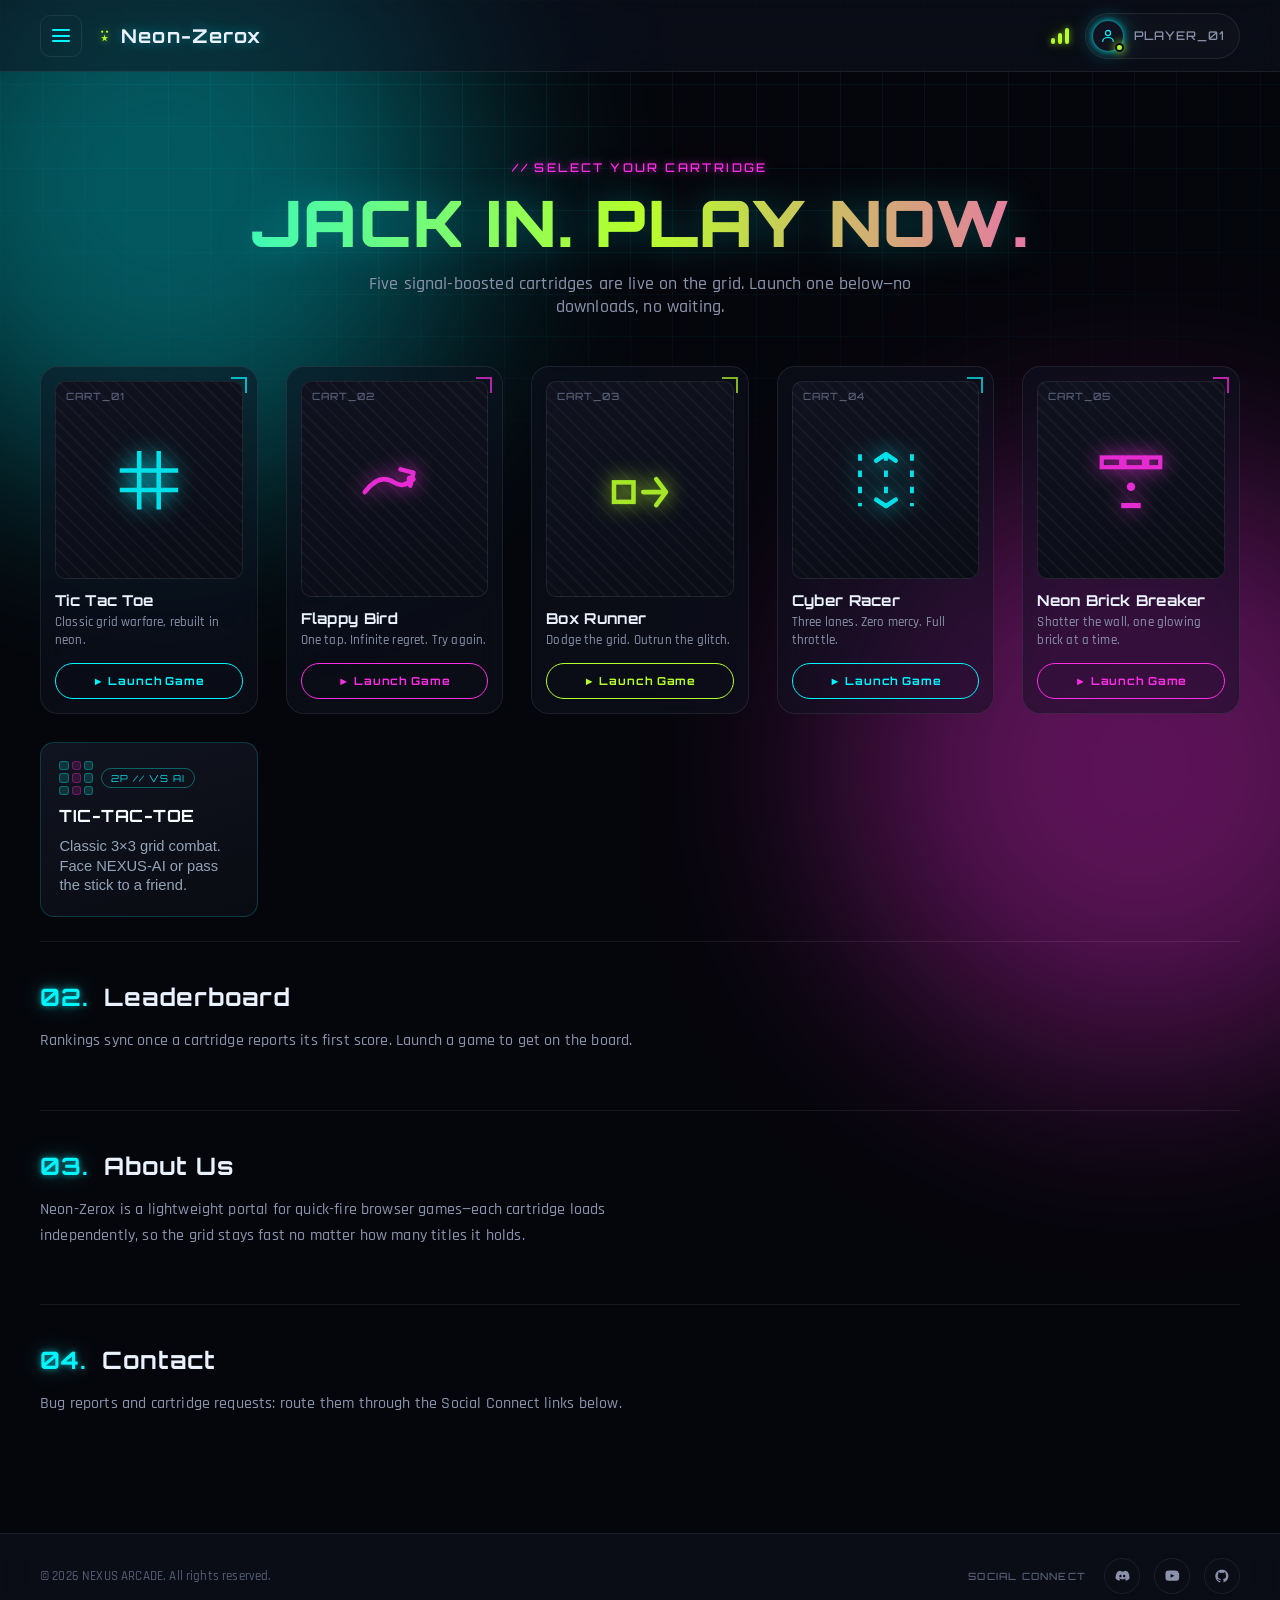
==== commit fc7aac43: "Add tic-tac-toe game script to index.html" ====
--- a/index.html
+++ b/index.html
@@ -199,7 +199,7 @@
   <script src="games/box-runner.js"></script>
     <script src="games/cyber-racer.js"></script>
     <script src="games/flappy-bird.js"></script>
-  
+  <script src="games/tic-tac-toe.js"></script>
   <script src="games/neon-brick-breaker.js"></script>
   
 </body>
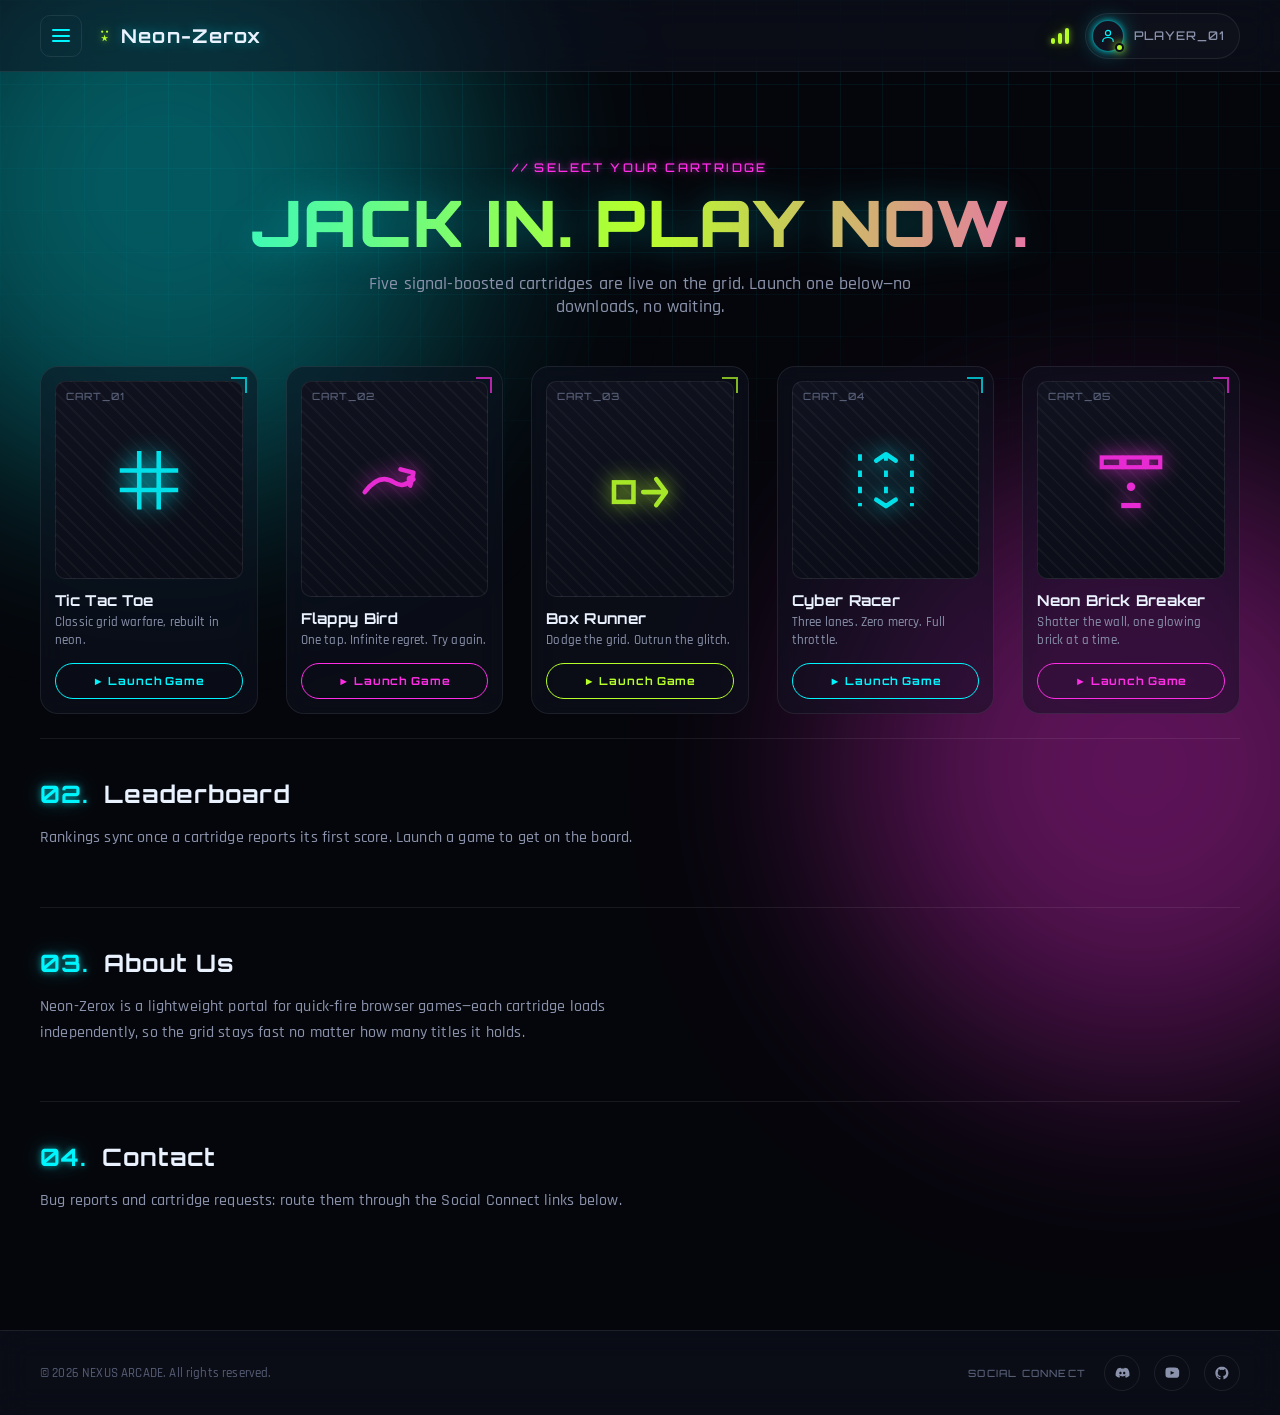
==== commit bb6b3fcd: "Remove tic-tac-toe.js script from index.html" ====
--- a/index.html
+++ b/index.html
@@ -199,7 +199,7 @@
   <script src="games/box-runner.js"></script>
     <script src="games/cyber-racer.js"></script>
     <script src="games/flappy-bird.js"></script>
-  <script src="games/tic-tac-toe.js"></script>
+  
   <script src="games/neon-brick-breaker.js"></script>
   
 </body>
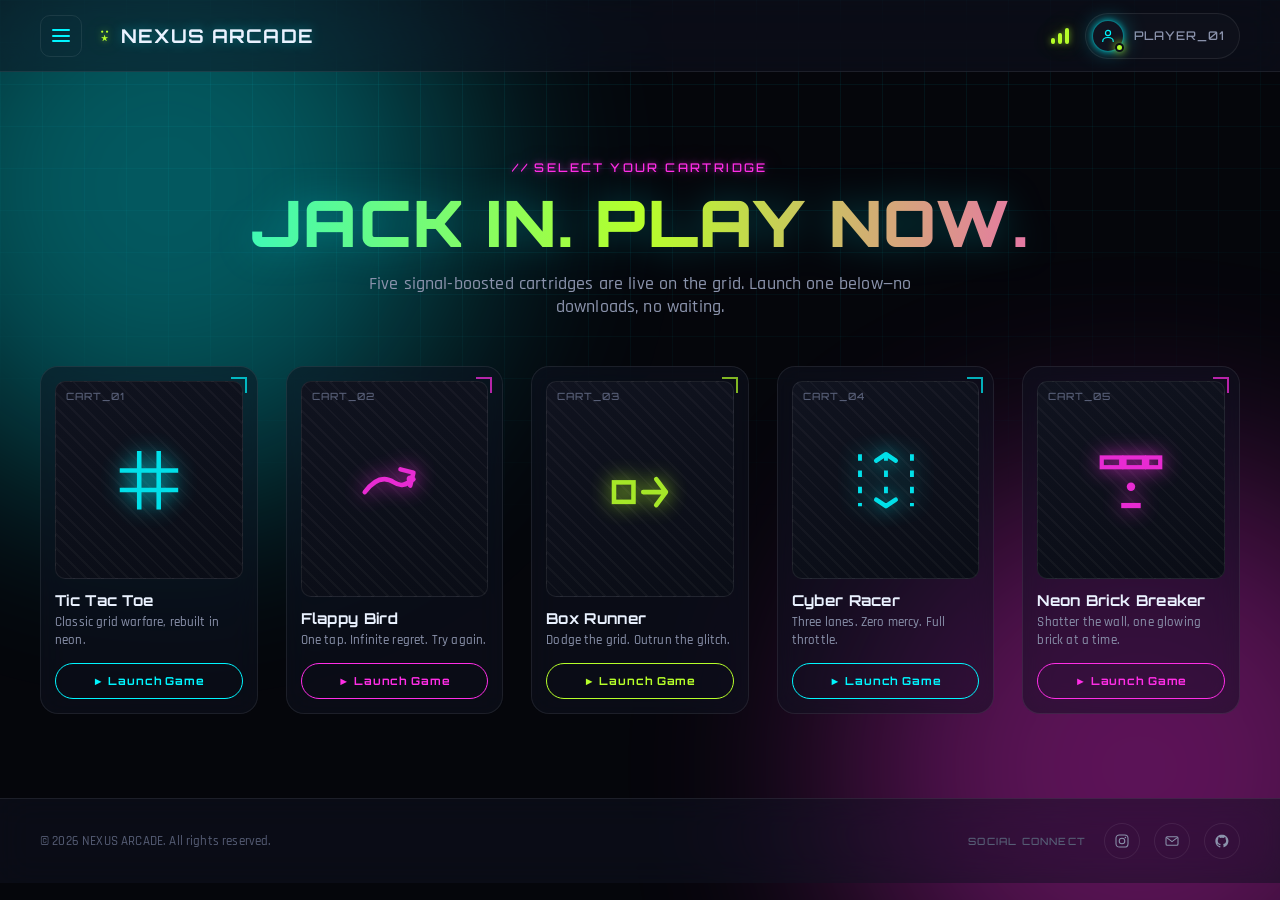
==== commit 7833de72: "Add files via upload" ====
--- a/index.html
+++ b/index.html
@@ -3,10 +3,8 @@
 <head>
   <meta charset="UTF-8" />
   <meta name="viewport" content="width=device-width, initial-scale=1.0" />
-  <title>Neon Zerox // Neon-Gaming Portal</title>
-
-  <link rel="icon" type="image/jpg" href="all image/favicon.jpg">
-  
+  <title>NEXUS ARCADE // Neon-Cyberpunk Gaming Portal</title>
+  <link rel="stylesheet" href="style.css">
   <meta name="description" content="A futuristic gaming hub. Pick a cartridge, jack in, play." />
 
   <!-- Google Fonts: Orbitron (display / cyber) + Rajdhani (body / HUD-style UI) -->
@@ -39,7 +37,7 @@
 
       <a href="#top" class="brand" aria-label="NEXUS ARCADE home">
         <span class="brand__glyph">&#9059;</span>
-        <span class="brand__text" data-text="NEXUS ARCADE">Neon-Zerox</span>
+        <span class="brand__text" data-text="NEXUS ARCADE">NEXUS ARCADE</span>
       </a>
     </div>
 
@@ -83,22 +81,8 @@
           <span class="sidebar__icon" aria-hidden="true">&#9689;</span>
           <span>All Games</span>
         </a>
-      </li>
-      <li>
-        <a href="#leaderboard" class="sidebar__link">
-          <span class="sidebar__icon" aria-hidden="true">&#9650;</span>
-          <span>Leaderboard</span>
-        </a>
-      </li>
-      <li>
-        <a href="#about" class="sidebar__link">
-          <span class="sidebar__icon" aria-hidden="true">&#9711;</span>
-          <span>About Us</span>
-        </a>
-      </li>
-      <li>
-        <a href="#contact" class="sidebar__link">
-          <span class="sidebar__icon" aria-hidden="true">&#9670;</span>
+        <a href="contact.html" class="sidebar__link">
+          <span class="sidebar__icon" aria-hidden="true">&#9689;</span>
           <span>Contact</span>
         </a>
       </li>
@@ -135,21 +119,6 @@
 
     </section>
 
-    <section class="leaderboard-stub" id="leaderboard">
-      <h2 class="section-heading"><span>02.</span> Leaderboard</h2>
-      <p class="section-note">Rankings sync once a cartridge reports its first score. Launch a game to get on the board.</p>
-    </section>
-
-    <section class="about-stub" id="about">
-      <h2 class="section-heading"><span>03.</span> About Us</h2>
-      <p class="section-note">Neon-Zerox is a lightweight portal for quick-fire browser games&mdash;each cartridge loads independently, so the grid stays fast no matter how many titles it holds.</p>
-    </section>
-
-    <section class="contact-stub" id="contact">
-      <h2 class="section-heading"><span>04.</span> Contact</h2>
-      <p class="section-note">Bug reports and cartridge requests: route them through the Social Connect links below.</p>
-    </section>
-
   </main>
 
   <!-- ============================================================
@@ -176,17 +145,20 @@
 
       <div class="footer__social" aria-label="Social Connect">
         <span class="footer__social-label">SOCIAL CONNECT</span>
-        <a href="#" class="social-icon" aria-label="Discord" title="Discord">
-          <svg viewBox="0 0 24 24" fill="currentColor" xmlns="http://www.w3.org/2000/svg">
-            <path d="M20.3 5.4A17.6 17.6 0 0 0 15.9 4c-.2.4-.4.9-.6 1.3a16 16 0 0 0-4.6 0A9 9 0 0 0 10 4a17.6 17.6 0 0 0-4.4 1.4C2.9 9 2.2 12.6 2.5 16.1A17.7 17.7 0 0 0 7.9 19c.4-.6.8-1.2 1.1-1.9-.6-.2-1.2-.5-1.8-.9l.4-.3c3.4 1.6 7.1 1.6 10.5 0l.4.3c-.6.4-1.2.7-1.8.9.3.7.7 1.3 1.1 1.9a17.6 17.6 0 0 0 5.4-2.9c.4-4-.6-7.6-2.9-10.7ZM9.7 14c-1 0-1.8-.9-1.8-2s.8-2 1.8-2 1.8.9 1.8 2-.8 2-1.8 2Zm5.6 0c-1 0-1.8-.9-1.8-2s.8-2 1.8-2 1.8.9 1.8 2-.8 2-1.8 2Z"/>
+        <a href="#" class="social-icon" aria-label="Instagram" title="Instagram">
+          <svg viewBox="0 0 24 24" fill="none" xmlns="http://www.w3.org/2000/svg">
+            <rect x="3" y="3" width="18" height="18" rx="5" stroke="currentColor" stroke-width="1.6"/>
+            <circle cx="12" cy="12" r="4.2" stroke="currentColor" stroke-width="1.6"/>
+            <circle cx="17.1" cy="6.9" r="1.1" fill="currentColor"/>
           </svg>
         </a>
-        <a href="#" class="social-icon" aria-label="YouTube" title="YouTube">
-          <svg viewBox="0 0 24 24" fill="currentColor" xmlns="http://www.w3.org/2000/svg">
-            <path d="M21.6 7.2s-.2-1.5-.9-2.2c-.8-.9-1.7-.9-2.2-1C15.3 3.7 12 3.7 12 3.7h0s-3.3 0-6.5.3c-.5 0-1.4.1-2.2 1-.7.7-.9 2.2-.9 2.2S2.2 9 2.2 10.7v1.6c0 1.7.2 3.5.2 3.5s.2 1.5.9 2.2c.8.9 1.9.9 2.4 1 1.7.2 7.3.3 7.3.3s3.3 0 6.5-.3c.5 0 1.4-.1 2.2-1 .7-.7.9-2.2.9-2.2s.2-1.7.2-3.5v-1.6c0-1.7-.2-3.5-.2-3.5ZM9.9 14.6V8.9l5.8 2.9-5.8 2.8Z"/>
+        <a href="mailto:rv9890974@gmail.com" class="social-icon" aria-label="Email" title="Email">
+          <svg viewBox="0 0 24 24" fill="none" xmlns="http://www.w3.org/2000/svg">
+            <rect x="3" y="5.5" width="18" height="13" rx="2" stroke="currentColor" stroke-width="1.6"/>
+            <path d="M4 7l8 6 8-6" stroke="currentColor" stroke-width="1.6" stroke-linecap="round" stroke-linejoin="round"/>
           </svg>
         </a>
-        <a href="#" class="social-icon" aria-label="GitHub" title="GitHub">
+        <a href="https://github.com/Birendraverma2019" class="social-icon" aria-label="GitHub" title="GitHub">
           <svg viewBox="0 0 24 24" fill="currentColor" xmlns="http://www.w3.org/2000/svg">
             <path d="M12 2.2c-5.5 0-10 4.5-10 10 0 4.4 2.9 8.1 6.8 9.4.5.1.7-.2.7-.5v-1.8c-2.8.6-3.4-1.2-3.4-1.2-.4-1.1-1-1.4-1-1.4-.9-.6.1-.6.1-.6 1 .1 1.5 1 1.5 1 .9 1.5 2.3 1.1 2.9.8.1-.6.3-1.1.6-1.3-2.2-.3-4.6-1.1-4.6-4.9 0-1.1.4-2 1-2.6-.1-.3-.4-1.3.1-2.6 0 0 .8-.3 2.7 1a9.4 9.4 0 0 1 5 0c1.9-1.3 2.7-1 2.7-1 .5 1.3.2 2.3.1 2.6.6.6 1 1.5 1 2.6 0 3.8-2.4 4.6-4.6 4.9.3.3.6.9.6 1.8v2.6c0 .3.2.6.7.5 3.9-1.3 6.8-5 6.8-9.4 0-5.5-4.5-10-10-10Z"/>
           </svg>
@@ -194,13 +166,13 @@
       </div>
     </div>
   </footer>
-
-  <script src="script.js"></script>  
+  
+  <script src="script.js"></script>
+  <script src="Neon zerox/tic-tac-toe.js"></script>
+  <script src="games/flappy-bird.js"></script>
   <script src="games/box-runner.js"></script>
-    <script src="games/cyber-racer.js"></script>
-    <script src="games/flappy-bird.js"></script>
-  
+  <script src="games/cyber-racer.js"></script>
   <script src="games/neon-brick-breaker.js"></script>
   
 </body>
-</html>
+</html>
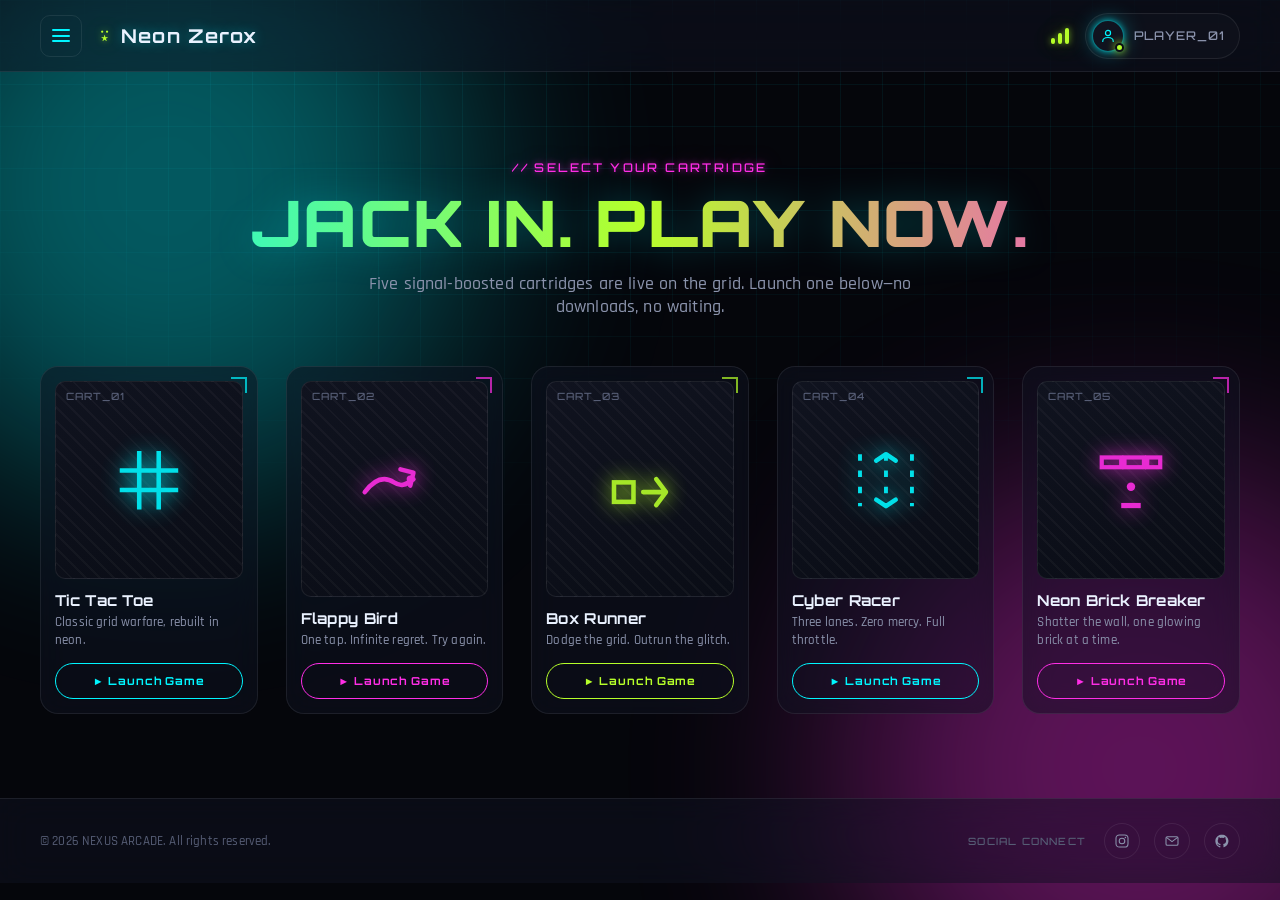
==== commit 0923339a: "Change title and brand name to 'Neon Zeroc'" ====
--- a/index.html
+++ b/index.html
@@ -3,7 +3,7 @@
 <head>
   <meta charset="UTF-8" />
   <meta name="viewport" content="width=device-width, initial-scale=1.0" />
-  <title>NEXUS ARCADE // Neon-Cyberpunk Gaming Portal</title>
+  <title>Neon Zeroc // Neon-Cyberpunk Gaming Portal</title>
   <link rel="stylesheet" href="style.css">
   <meta name="description" content="A futuristic gaming hub. Pick a cartridge, jack in, play." />
 
@@ -37,7 +37,7 @@
 
       <a href="#top" class="brand" aria-label="NEXUS ARCADE home">
         <span class="brand__glyph">&#9059;</span>
-        <span class="brand__text" data-text="NEXUS ARCADE">NEXUS ARCADE</span>
+        <span class="brand__text" data-text="NEXUS ARCADE">Neon Zerox </span>
       </a>
     </div>
 
@@ -175,4 +175,4 @@
   <script src="games/neon-brick-breaker.js"></script>
   
 </body>
-</html>+</html>
